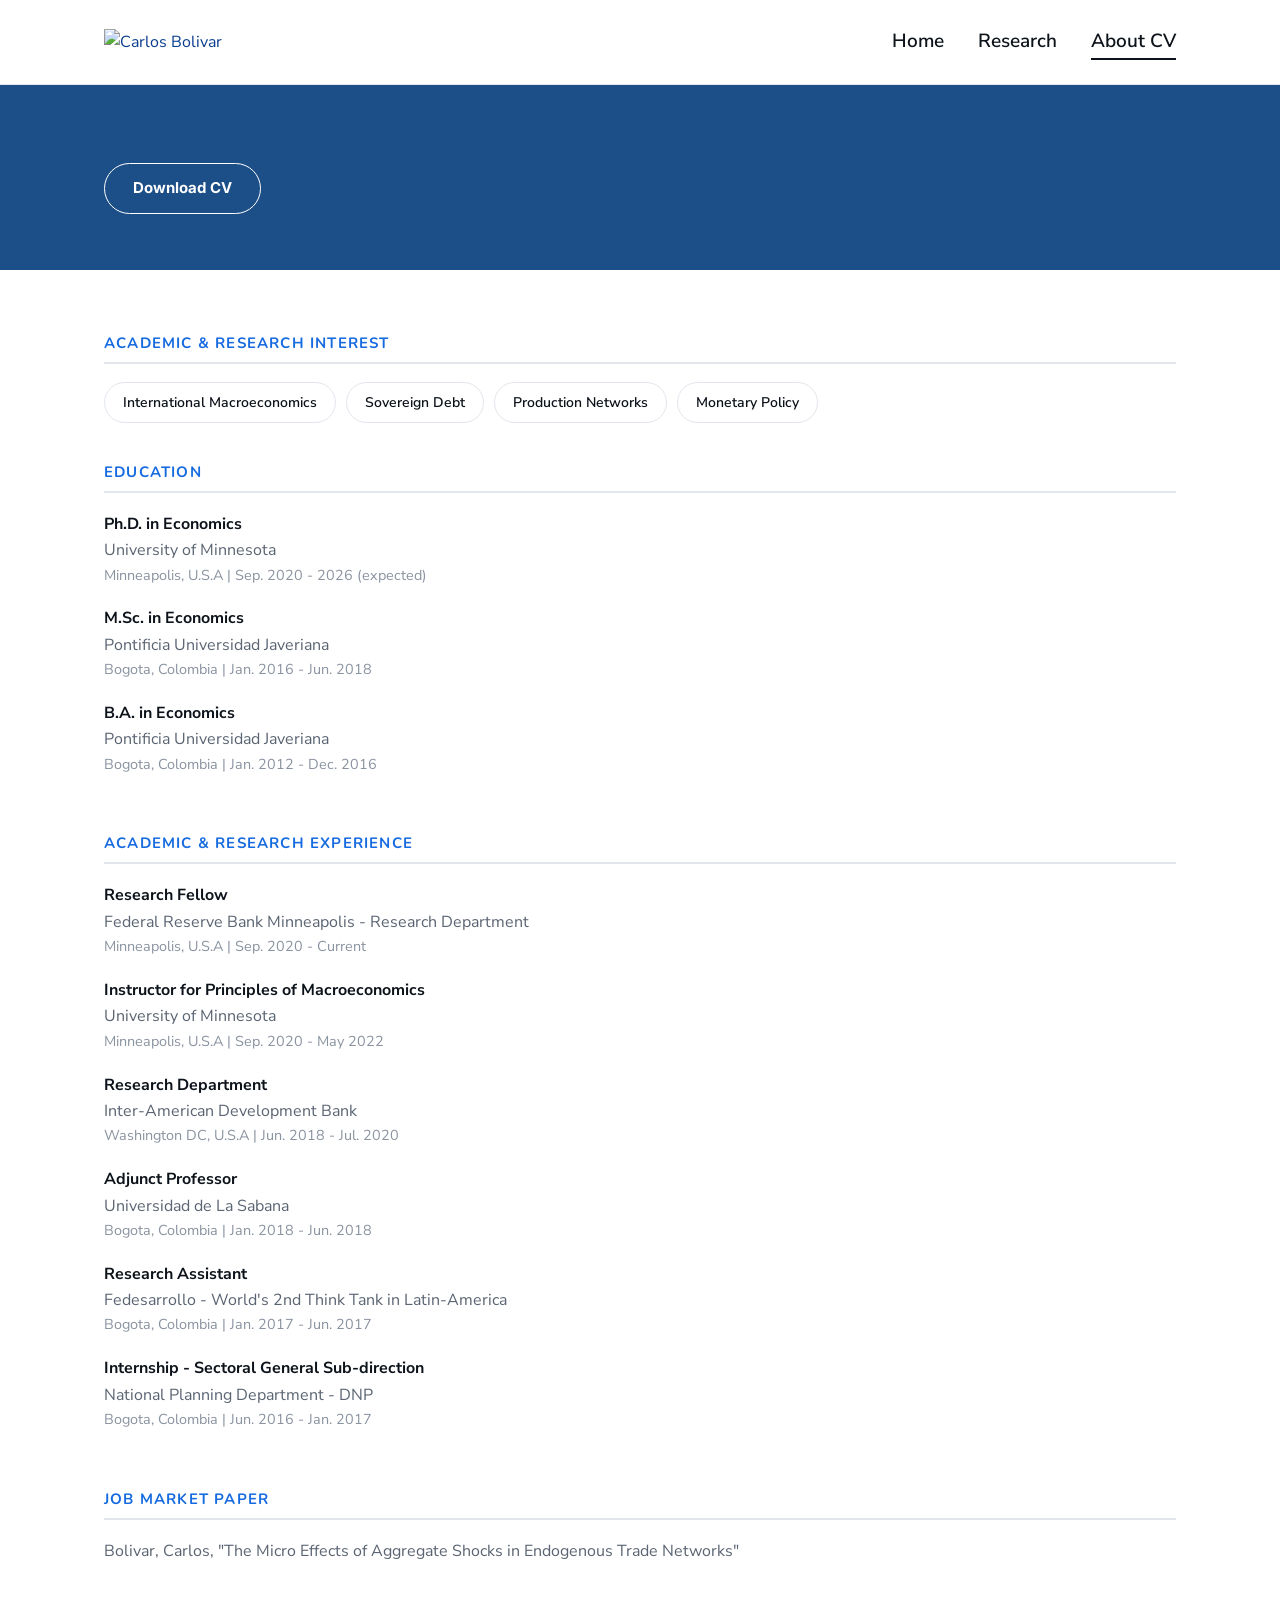
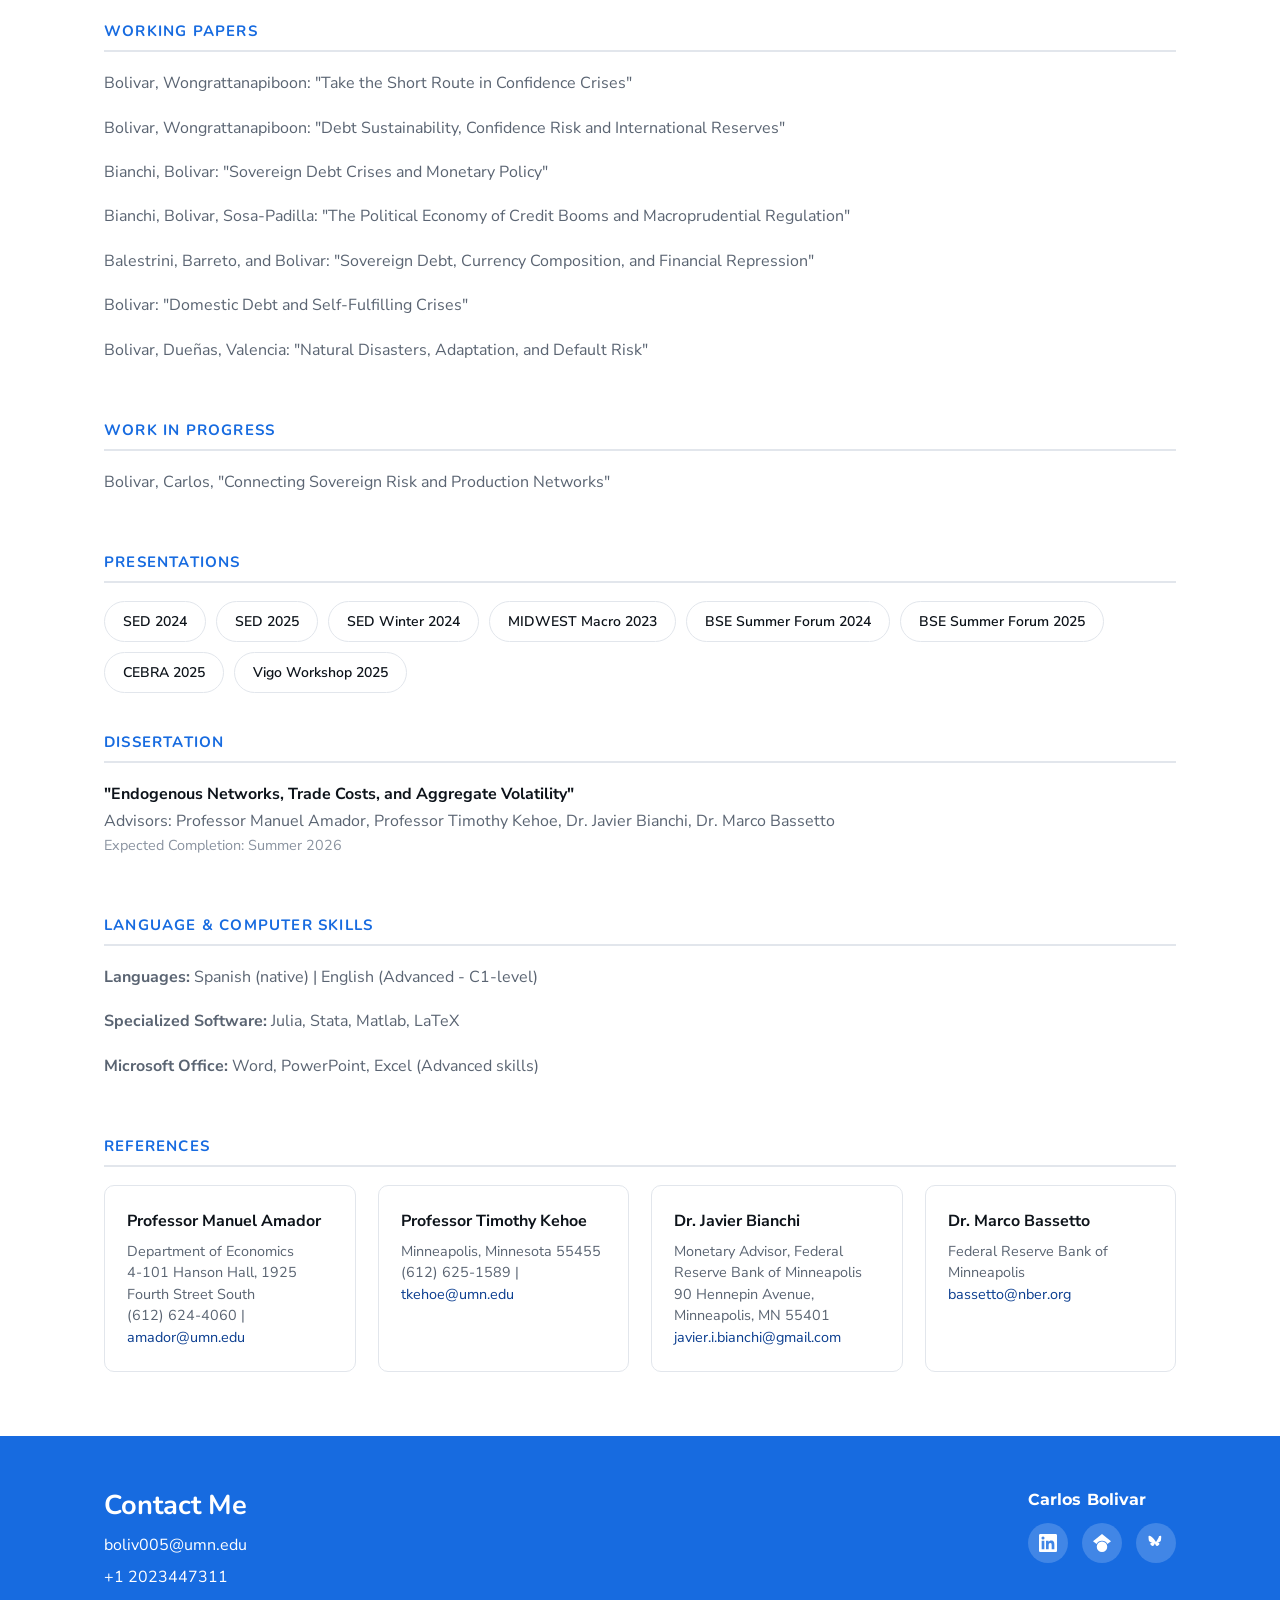
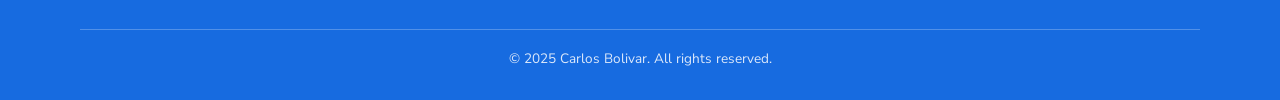
==== about-cv.html @ af64e80a "Add files via upload" ====
<!DOCTYPE html>
<html lang="en">
<head>
  <meta charset="UTF-8">
  <meta name="viewport" content="width=device-width, initial-scale=1.0">
  <title>Carlos Bolivar - Ph.D. Student in Economics at University of Minnesota</title>
  <meta name="description" content="Curriculum vitae of Carlos Bolivar — education, experience, working papers and references.">
  <link rel="preconnect" href="https://fonts.googleapis.com">
  <link rel="preconnect" href="https://fonts.gstatic.com" crossorigin>
  <link href="https://fonts.googleapis.com/css2?family=Nunito:wght@300;400;600;700;800&family=Nunito+Sans:wght@300;400;600;700;800&family=Inter:wght@400;600;700&family=Montserrat:wght@500;600;700;800&display=swap" rel="stylesheet">
  <link rel="stylesheet" href="styles.css">
</head>
<body>
  <header class="navbar">
    <div class="container nav-inner">
      <a href="index.html" class="nav-logo"><img src="img/logo.png" alt="Carlos Bolivar"></a>
      <button class="nav-toggle" aria-label="Menu"><span></span><span></span><span></span></button>
      <ul class="nav-links">
        <li><a href="index.html">Home</a></li>
        <li><a href="research.html">Research</a></li>
        <li><a href="about-cv.html" class="active">About CV</a></li>
      </ul>
    </div>
  </header>

  <section class="cv-head">
    <div class="container">
      <div class="btn-row">
        <a class="btn btn-outline" href="img/CV_Carlos_Bolivar.pdf" target="_blank" rel="noopener">Download CV</a>
      </div>
    </div>
  </section>

  <section class="section">
    <div class="container cv-grid">

      <div class="cv-block">
        <h3>Academic &amp; Research Interest</h3>
        <div class="cv-tags">
          <span>International Macroeconomics</span>
          <span>Sovereign Debt</span>
          <span>Production Networks</span>
          <span>Monetary Policy</span>
        </div>
      </div>

      <div class="cv-block">
        <h3>Education</h3>
        <div class="cv-entry">
          <div class="role">Ph.D. in Economics</div>
          <div class="org">University of Minnesota</div>
          <div class="meta">Minneapolis, U.S.A | Sep. 2020 - 2026 (expected)</div>
        </div>
        <div class="cv-entry">
          <div class="role">M.Sc. in Economics</div>
          <div class="org">Pontificia Universidad Javeriana</div>
          <div class="meta">Bogota, Colombia | Jan. 2016 - Jun. 2018</div>
        </div>
        <div class="cv-entry">
          <div class="role">B.A. in Economics</div>
          <div class="org">Pontificia Universidad Javeriana</div>
          <div class="meta">Bogota, Colombia | Jan. 2012 - Dec. 2016</div>
        </div>
      </div>

      <div class="cv-block">
        <h3>Academic &amp; Research Experience</h3>
        <div class="cv-entry">
          <div class="role">Research Fellow</div>
          <div class="org">Federal Reserve Bank Minneapolis - Research Department</div>
          <div class="meta">Minneapolis, U.S.A | Sep. 2020 - Current</div>
        </div>
        <div class="cv-entry">
          <div class="role">Instructor for Principles of Macroeconomics</div>
          <div class="org">University of Minnesota</div>
          <div class="meta">Minneapolis, U.S.A | Sep. 2020 - May 2022</div>
        </div>
        <div class="cv-entry">
          <div class="role">Research Department</div>
          <div class="org">Inter-American Development Bank</div>
          <div class="meta">Washington DC, U.S.A | Jun. 2018 - Jul. 2020</div>
        </div>
        <div class="cv-entry">
          <div class="role">Adjunct Professor</div>
          <div class="org">Universidad de La Sabana</div>
          <div class="meta">Bogota, Colombia | Jan. 2018 - Jun. 2018</div>
        </div>
        <div class="cv-entry">
          <div class="role">Research Assistant</div>
          <div class="org">Fedesarrollo - World's 2nd Think Tank in Latin-America</div>
          <div class="meta">Bogota, Colombia | Jan. 2017 - Jun. 2017</div>
        </div>
        <div class="cv-entry">
          <div class="role">Internship - Sectoral General Sub-direction</div>
          <div class="org">National Planning Department - DNP</div>
          <div class="meta">Bogota, Colombia | Jun. 2016 - Jan. 2017</div>
        </div>
      </div>

      <div class="cv-block">
        <h3>Job Market Paper</h3>
        <div class="cv-entry">
          <div class="org">Bolivar, Carlos, "The Micro Effects of Aggregate Shocks in Endogenous Trade Networks"</div>
        </div>
      </div>

      <div class="cv-block">
        <h3>Working Papers</h3>
        <div class="cv-entry"><div class="org">Bolivar, Wongrattanapiboon: "Take the Short Route in Confidence Crises"</div></div>
        <div class="cv-entry"><div class="org">Bolivar, Wongrattanapiboon: "Debt Sustainability, Confidence Risk and International Reserves"</div></div>
        <div class="cv-entry"><div class="org">Bianchi, Bolivar: "Sovereign Debt Crises and Monetary Policy"</div></div>
        <div class="cv-entry"><div class="org">Bianchi, Bolivar, Sosa-Padilla: "The Political Economy of Credit Booms and Macroprudential Regulation"</div></div>
        <div class="cv-entry"><div class="org">Balestrini, Barreto, and Bolivar: "Sovereign Debt, Currency Composition, and Financial Repression"</div></div>
        <div class="cv-entry"><div class="org">Bolivar: "Domestic Debt and Self-Fulfilling Crises"</div></div>
        <div class="cv-entry"><div class="org">Bolivar, Dueñas, Valencia: "Natural Disasters, Adaptation, and Default Risk"</div></div>
      </div>

      <div class="cv-block">
        <h3>Work in Progress</h3>
        <div class="cv-entry"><div class="org">Bolivar, Carlos, "Connecting Sovereign Risk and Production Networks"</div></div>
      </div>

      <div class="cv-block">
        <h3>Presentations</h3>
        <div class="cv-tags">
          <span>SED 2024</span><span>SED 2025</span><span>SED Winter 2024</span>
          <span>MIDWEST Macro 2023</span><span>BSE Summer Forum 2024</span><span>BSE Summer Forum 2025</span>
          <span>CEBRA 2025</span><span>Vigo Workshop 2025</span>
        </div>
      </div>

      <div class="cv-block">
        <h3>Dissertation</h3>
        <div class="cv-entry">
          <div class="role">"Endogenous Networks, Trade Costs, and Aggregate Volatility"</div>
          <div class="org">Advisors: Professor Manuel Amador, Professor Timothy Kehoe, Dr. Javier Bianchi, Dr. Marco Bassetto</div>
          <div class="meta">Expected Completion: Summer 2026</div>
        </div>
      </div>

      <div class="cv-block">
        <h3>Language &amp; Computer Skills</h3>
        <div class="cv-entry"><div class="org"><strong>Languages:</strong> Spanish (native) | English (Advanced - C1-level)</div></div>
        <div class="cv-entry"><div class="org"><strong>Specialized Software:</strong> Julia, Stata, Matlab, LaTeX</div></div>
        <div class="cv-entry"><div class="org"><strong>Microsoft Office:</strong> Word, PowerPoint, Excel (Advanced skills)</div></div>
      </div>

      <div class="cv-block">
        <h3>References</h3>
        <div class="refs">
          <div class="ref-card">
            <div class="name">Professor Manuel Amador</div>
            <div class="meta">Department of Economics<br>4-101 Hanson Hall, 1925 Fourth Street South</div>
            <div class="meta">(612) 624-4060 | <a href="mailto:amador@umn.edu">amador@umn.edu</a></div>
          </div>
          <div class="ref-card">
            <div class="name">Professor Timothy Kehoe</div>
            <div class="meta">Minneapolis, Minnesota 55455</div>
            <div class="meta">(612) 625-1589 | <a href="mailto:tkehoe@umn.edu">tkehoe@umn.edu</a></div>
          </div>
          <div class="ref-card">
            <div class="name">Dr. Javier Bianchi</div>
            <div class="meta">Monetary Advisor, Federal Reserve Bank of Minneapolis<br>90 Hennepin Avenue, Minneapolis, MN 55401</div>
            <div class="meta"><a href="mailto:javier.i.bianchi@gmail.com">javier.i.bianchi@gmail.com</a></div>
          </div>
          <div class="ref-card">
            <div class="name">Dr. Marco Bassetto</div>
            <div class="meta">Federal Reserve Bank of Minneapolis</div>
            <div class="meta"><a href="mailto:bassetto@nber.org">bassetto@nber.org</a></div>
          </div>
        </div>
      </div>

    </div>
  </section>

  <footer class="footer">
    <div class="container footer-inner">
      <div>
        <h4 class="big">Contact Me</h4>
        <p class="contact-line"><a href="mailto:boliv005@umn.edu">boliv005@umn.edu</a></p>
        <p class="contact-line"><a href="tel:+12023447311">+1 2023447311</a></p>
      </div>
      <div>
        <h4 class="brand">Carlos Bolivar</h4>
        <div class="socials">
          <a href="https://www.linkedin.com/in/carlos-ivan-bolivar-herrera-281843117/" target="_blank" rel="noopener" aria-label="LinkedIn"><svg viewBox="0 0 24 24"><path d="M20.45 20.45h-3.56v-5.57c0-1.33 0-3.04-1.85-3.04-1.85 0-2.14 1.45-2.14 2.94v5.67H9.34V9h3.42v1.56h.05c.48-.9 1.64-1.85 3.38-1.85 3.6 0 4.27 2.37 4.27 5.46v6.28zM5.34 7.43a2.07 2.07 0 1 1 0-4.14 2.07 2.07 0 0 1 0 4.14zM7.12 20.45H3.55V9h3.57v11.45zM22.22 0H1.77C.8 0 0 .78 0 1.74v20.5C0 23.2.8 24 1.77 24h20.45c.98 0 1.78-.8 1.78-1.76V1.74C24 .78 23.2 0 22.22 0z"/></svg></a>
          <a href="https://scholar.google.com/citations?user=yZEQSfkAAAAJ&hl=en" target="_blank" rel="noopener" aria-label="Google Scholar"><svg viewBox="0 0 24 24"><path d="M12 24a7 7 0 1 1 0-14 7 7 0 0 1 0 14zm0-24L0 9.5l4.84 3.77A8 8 0 0 1 12 9a8 8 0 0 1 7.16 4.27L24 9.5z"/></svg></a>
          <a href="https://bsky.app/profile/carlosbolivar03.bsky.social" target="_blank" rel="noopener" aria-label="Bluesky"><svg viewBox="0 0 24 24"><path d="M12 10.8C10.9 8.6 7.9 4.6 5.1 2.9 3.9 2.1 2 1.5 2 3.7c0 .5.3 4.1.4 4.7.6 2.3 2.9 2.9 5 2.6-3.1.5-3.8 2.1-2.1 3.7 3.2 3.1 4.6-.8 4.9-1.8.1-.2.2-.3.3-.3.1 0 .2.1.3.3.3 1 1.7 4.9 4.9 1.8 1.7-1.6 1-3.2-2.1-3.7 2.1.3 4.4-.3 5-2.6.1-.6.4-4.2.4-4.7 0-2.2-1.9-1.6-3.1-.8C16.1 4.6 13.1 8.6 12 10.8z"/></svg></a>
        </div>
      </div>
    </div>
    <div class="container footer-bottom">© 2025 Carlos Bolivar. All rights reserved.</div>
  </footer>

  <script src="script.js"></script>
</body>
</html>
---- styles.css ----
/* ===== Carlos Bolivar — matched to carlosbolivar.info ===== */
:root{
  --blue:#1C4E87;       /* hero band */
  --bright:#176BE0;     /* footer + accents */
  --link:#0a3d8f;       /* darker blue for text links */
  --ink:#0D131A;        /* dark text */
  --gray:#5a6472;
  --light:#eceff3;      /* alt section background */
  --border:#e2e6ec;
  --maxw:1120px;
}
*{box-sizing:border-box;}
html{scroll-behavior:smooth;}
body{
  margin:0;
  font-family:"Nunito Sans","Inter",system-ui,-apple-system,"Segoe UI",Roboto,Helvetica,Arial,sans-serif;
  color:var(--ink);background:#fff;line-height:1.65;-webkit-font-smoothing:antialiased;
}
h1,h2,h3,h4{font-family:"Nunito","Nunito Sans",sans-serif;font-weight:700;color:var(--ink);line-height:1.2;}
a{color:var(--link);text-decoration:none;}
a:hover{text-decoration:underline;}
.brand{font-family:"Montserrat","Nunito",sans-serif;font-weight:700;letter-spacing:.005em;}
img{max-width:100%;display:block;}
.container{width:100%;max-width:var(--maxw);margin:0 auto;padding:0 24px;}

/* ===== Navbar ===== */
.navbar{position:sticky;top:0;z-index:50;background:#fff;border-bottom:1px solid var(--border);}
.nav-inner{display:flex;align-items:center;justify-content:space-between;height:84px;}
.nav-logo img{height:26px;width:auto;}
.nav-links{display:flex;gap:34px;list-style:none;margin:0;padding:0;align-items:center;}
.nav-links a{color:var(--ink);font-weight:600;font-size:19px;padding:4px 0;border-bottom:2px solid transparent;transition:border-color .15s,color .15s;}
.nav-links a:hover{text-decoration:none;color:var(--link);}
.nav-links a.active{border-color:var(--ink);}
.nav-toggle{display:none;background:none;border:0;cursor:pointer;padding:8px;}
.nav-toggle span{display:block;width:26px;height:2px;background:var(--ink);margin:6px 0;transition:.2s;}

/* ===== Home hero (blue band) ===== */
.hero{background:var(--blue);color:#fff;padding:56px 0;}
.hero-grid{display:grid;grid-template-columns:auto 1fr;gap:64px;align-items:center;}
.hero-photo{width:340px;max-width:38vw;height:auto;border-radius:4px;box-shadow:0 18px 44px rgba(0,0,0,.28);}
.hero-text{text-align:center;}
.hero-wordmark{width:min(460px,46vw);height:auto;margin:0 auto;}
.hero .subtitle{margin:14px 0 0;font-size:clamp(1.05rem,2.1vw,1.5rem);font-weight:400;color:#fff;}

/* ===== Home profile (Bianchi-style clean column) ===== */
.profile{padding:32px 0 52px;}
.profile .container{max-width:900px;}
.profile-top{display:flex;align-items:center;gap:52px;margin-bottom:22px;}
.profile-photo{width:200px;height:200px;flex-shrink:0;object-fit:cover;object-position:center;border-radius:50%;margin:0;box-shadow:0 10px 30px rgba(13,27,43,.16);}
.profile-top .latest-inner{flex:1;}
.profile-name{font-size:clamp(2rem,4vw,2.8rem);margin:0 0 22px;letter-spacing:-.01em;}
.profile-title{font-size:1.2rem;color:var(--gray);margin:0 0 26px;font-weight:600;}
.profile-bio{text-align:center;}
.profile-bio p{font-size:1.08rem;color:#2b3138;margin:0 0 14px;line-height:1.7;}
.profile-bio a{color:var(--link);font-weight:600;}
.profile-links{display:flex;justify-content:center;align-items:center;flex-wrap:wrap;gap:14px;margin-top:18px;}
.email-inline{color:var(--ink);font-weight:600;font-size:15px;}
.email-inline:hover{color:var(--link);text-decoration:none;}
.link-btn{display:inline-flex;align-items:center;gap:9px;padding:11px 22px;border:1px solid var(--border);border-radius:27px;font-weight:700;font-size:15px;color:var(--ink);background:#fff;transition:border-color .15s,color .15s,background .15s;}
.link-btn:hover{text-decoration:none;border-color:var(--link);color:var(--link);background:#f5f9ff;}
.link-btn svg{width:18px;height:18px;fill:currentColor;}
.latest-inner{flex:1;text-align:left;margin-top:0;}
.latest-title{font-size:1.5rem;margin:0 0 18px;}
.latest-list{list-style:none;padding:0;margin:0;display:grid;gap:12px;}
.latest-list a{color:var(--link);font-weight:600;}
.latest-list a:hover{text-decoration:underline;}
.mini-footer{border-top:1px solid var(--border);padding:26px 0;text-align:center;color:var(--gray);font-size:.88rem;}

/* ===== Sections ===== */
.section{padding:64px 0;}
.section-alt{background:var(--light);}
.section-center{text-align:center;}
.eyebrow{text-transform:uppercase;letter-spacing:.18em;font-size:12px;font-weight:700;color:var(--gray);margin:0 0 6px;}
.section h2{font-size:2rem;margin:0 0 22px;}
.about-narrow{max-width:680px;margin:0 auto;}
.about-narrow p{color:#2b3138;font-size:1.05rem;margin:0 0 16px;}
.about-narrow a{color:var(--bright);font-weight:600;}
.campus-center{margin:30px auto 0;max-width:480px;}
.campus-center img{width:100%;border-radius:4px;}

/* ===== Buttons ===== */
.btn{display:inline-block;padding:12px 28px;border-radius:27px;font-family:"Inter",sans-serif;font-weight:700;font-size:15px;cursor:pointer;border:1px solid transparent;transition:background .15s,color .15s;}
.btn:hover{text-decoration:none;}
.btn-primary{background:var(--bright);color:#fff;border-color:var(--bright);}
.btn-primary:hover{background:#0d1b2b;border-color:#0d1b2b;color:#fff;}
.btn-outline{background:transparent;color:var(--bright);border-color:var(--bright);}
.btn-outline:hover{background:var(--bright);color:#fff;}
.btn-row{display:flex;flex-wrap:wrap;gap:14px;justify-content:center;margin-top:8px;}

/* ===== Research ===== */
.page-label{font-size:14px;color:var(--gray);font-weight:600;margin:0 0 26px;}
.papers-title{text-align:center;font-size:2rem;margin:0 0 8px;}
.paper{border-top:1px solid var(--border);padding:42px 0;}
.paper:first-of-type{border-top:none;padding-top:18px;}
.paper h3{text-align:center;font-size:1.4rem;margin:0 0 4px;}
.paper .jmp-sub{text-align:center;color:var(--gray);font-weight:600;margin:0 0 22px;}
.paper .authors-c{text-align:center;color:var(--link);font-weight:700;font-size:.95rem;margin:0 0 22px;}
.paper h3 + .paper-body{margin-top:24px;}
.paper-body{display:grid;grid-template-columns:250px 1fr;gap:40px;align-items:center;}
.paper-body .fig img{width:100%;max-width:250px;height:auto;border:1px solid var(--border);border-radius:6px;background:#fff;}
.paper-body .abstract{color:#2b3138;font-size:1rem;margin:0 0 16px;}
.paper-body .links{display:flex;flex-wrap:wrap;gap:22px;}
.paper-body .links a{font-weight:700;font-size:15px;color:var(--link);}
.paper-body .links a:hover{text-decoration:underline;}

.wip-list{list-style:none;padding:0;margin:0;text-align:center;}
.wip-list li{font-size:1.15rem;font-weight:600;color:var(--ink);}

/* ===== CV ===== */
.cv-head{background:var(--blue);color:#fff;padding:56px 0;}
.cv-head h1{color:#fff;font-size:clamp(1.9rem,4vw,2.8rem);margin:0;}
.cv-head .btn-row{justify-content:flex-start;margin-top:22px;}
.cv-head .btn-outline{color:#fff;border-color:#fff;}
.cv-head .btn-outline:hover{background:#fff;color:var(--blue);}
.cv-grid{display:grid;gap:40px;}
.cv-block h3{text-transform:uppercase;letter-spacing:.08em;font-size:15px;color:var(--bright);border-bottom:2px solid var(--border);padding-bottom:10px;margin:0 0 18px;}
.cv-entry{margin-bottom:18px;}
.cv-entry .role{font-weight:700;color:var(--ink);}
.cv-entry .org{color:var(--gray);}
.cv-entry .meta{color:#8a93a0;font-size:.9rem;}
.cv-tags{display:flex;flex-wrap:wrap;gap:10px;}
.cv-tags span{background:#fff;border:1px solid var(--border);border-radius:27px;padding:8px 18px;font-size:14px;color:var(--ink);font-weight:600;}
.refs{display:grid;grid-template-columns:repeat(auto-fit,minmax(250px,1fr));gap:22px;}
.ref-card{background:#fff;border:1px solid var(--border);border-radius:10px;padding:22px;}
.ref-card .name{font-weight:700;color:var(--ink);margin-bottom:6px;}
.ref-card .meta{color:var(--gray);font-size:.9rem;line-height:1.5;}

/* ===== Contacts ===== */
.contact-hero{background:var(--blue);color:#fff;padding:64px 0;text-align:center;}
.contact-hero .eyebrow{color:rgba(255,255,255,.8);}
.contact-hero h1{color:#fff;font-size:clamp(1.9rem,4vw,2.8rem);margin:0;}
.contact-grid{display:grid;grid-template-columns:repeat(auto-fit,minmax(230px,1fr));gap:26px;}
.contact-card{background:#fff;border:1px solid var(--border);border-radius:10px;padding:32px;text-align:center;}
.contact-card .ic{width:54px;height:54px;display:grid;place-items:center;margin:0 auto 16px;background:#e7f0fd;border-radius:50%;color:var(--bright);}
.contact-card .ic svg{width:24px;height:24px;}
.contact-card h3{margin:0 0 8px;font-size:1.1rem;}
.contact-card p{margin:0;color:var(--gray);}

/* ===== Footer (bright blue) ===== */
.footer{background:var(--bright);color:#fff;padding:54px 0 30px;}
.footer a{color:#fff;}
.footer-inner{display:flex;flex-wrap:wrap;justify-content:space-between;gap:32px;}
.footer h4{color:#fff;margin:0 0 10px;}
.footer .big{font-size:1.7rem;}
.footer .contact-line{color:rgba(255,255,255,.92);margin:5px 0;}
.socials{display:flex;gap:14px;margin-top:14px;}
.socials a{width:40px;height:40px;display:grid;place-items:center;background:rgba(255,255,255,.18);border-radius:50%;transition:background .15s;}
.socials a:hover{background:rgba(255,255,255,.34);}
.socials svg{width:18px;height:18px;fill:#fff;}
.footer-bottom{margin-top:34px;padding-top:18px;border-top:1px solid rgba(255,255,255,.25);font-size:.85rem;color:rgba(255,255,255,.85);text-align:center;}

/* ===== Responsive ===== */
@media (max-width:820px){
  .profile-top{flex-direction:column;gap:28px;}
  .profile-top .latest-inner{text-align:center;width:100%;}
  .hero-grid{grid-template-columns:1fr;gap:28px;text-align:center;justify-items:center;}
  .hero-photo{width:280px;max-width:80vw;}
  .paper-body{grid-template-columns:1fr;gap:20px;}
  .nav-toggle{display:block;}
  .nav-links{position:absolute;top:84px;left:0;right:0;flex-direction:column;align-items:stretch;gap:0;background:#fff;border-bottom:1px solid var(--border);padding:8px 16px 16px;display:none;}
  .nav-links.open{display:flex;}
  .nav-links a{padding:14px 0;}
}
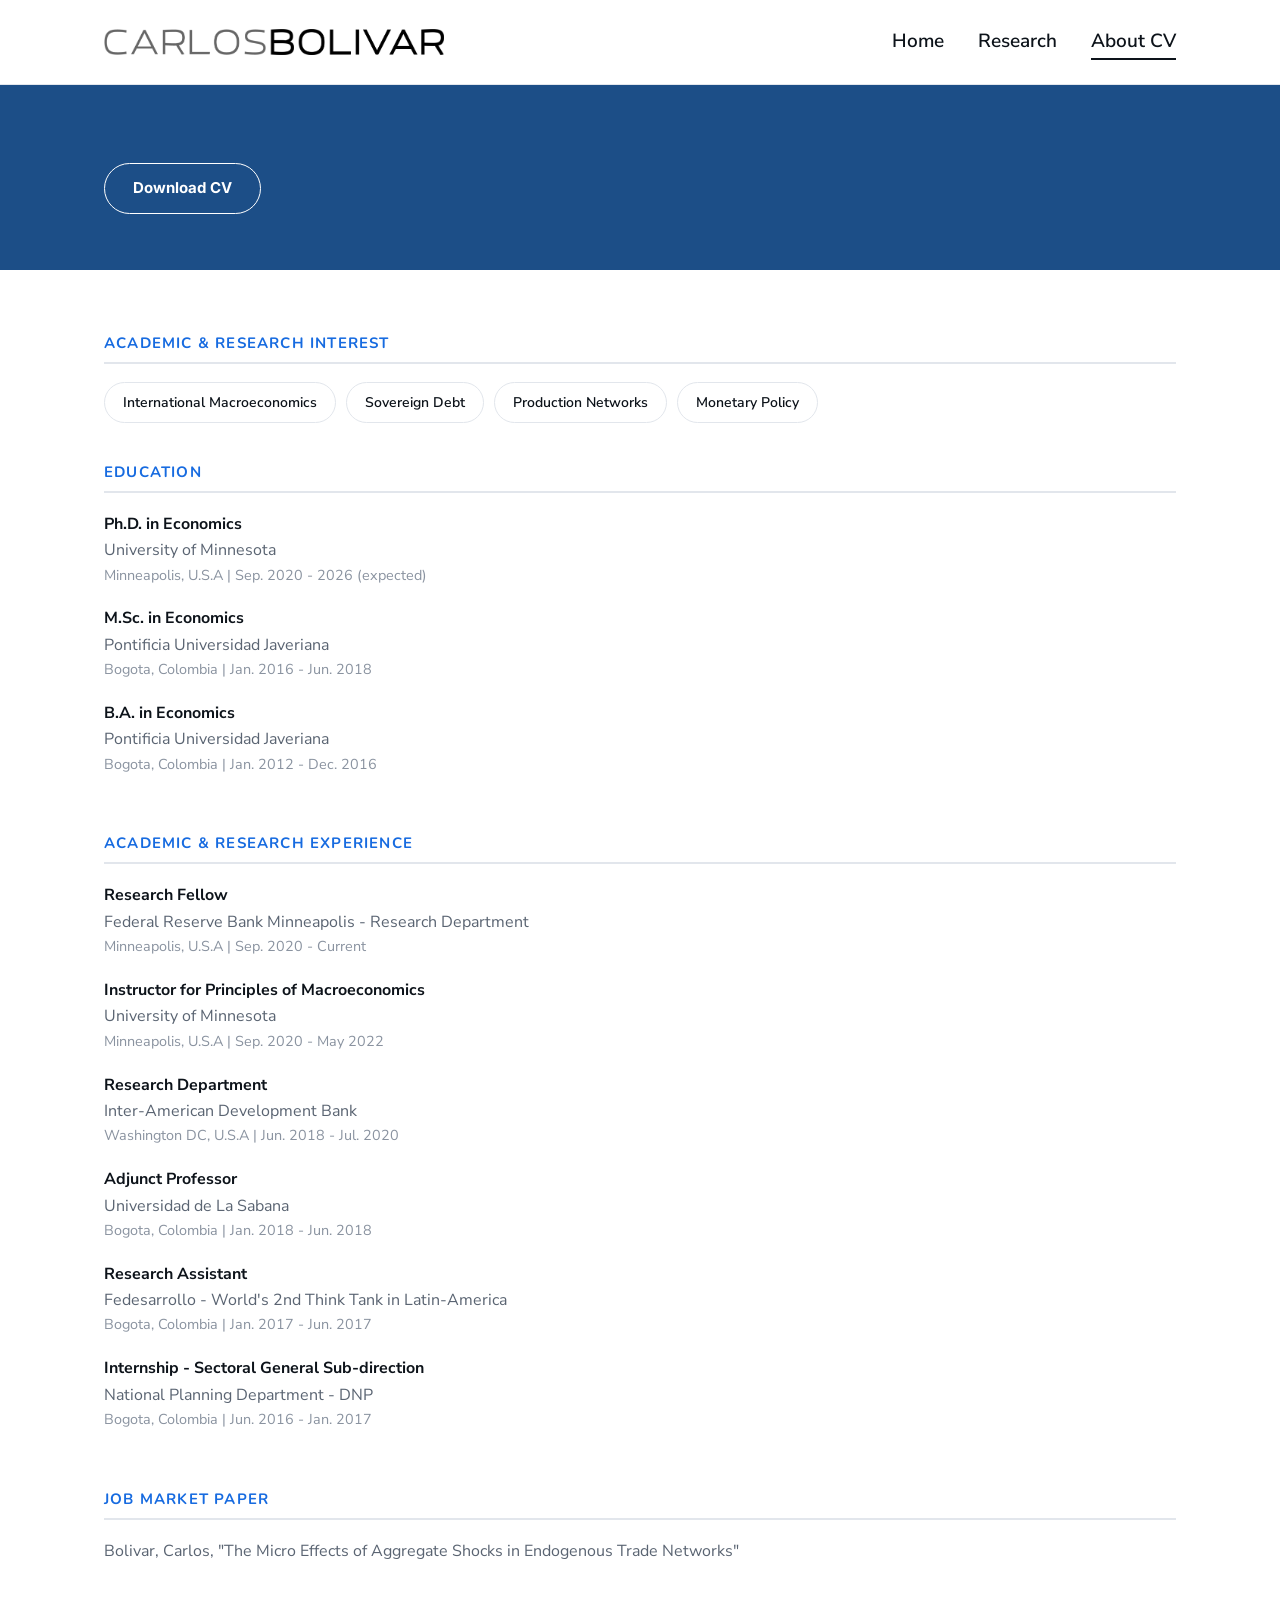
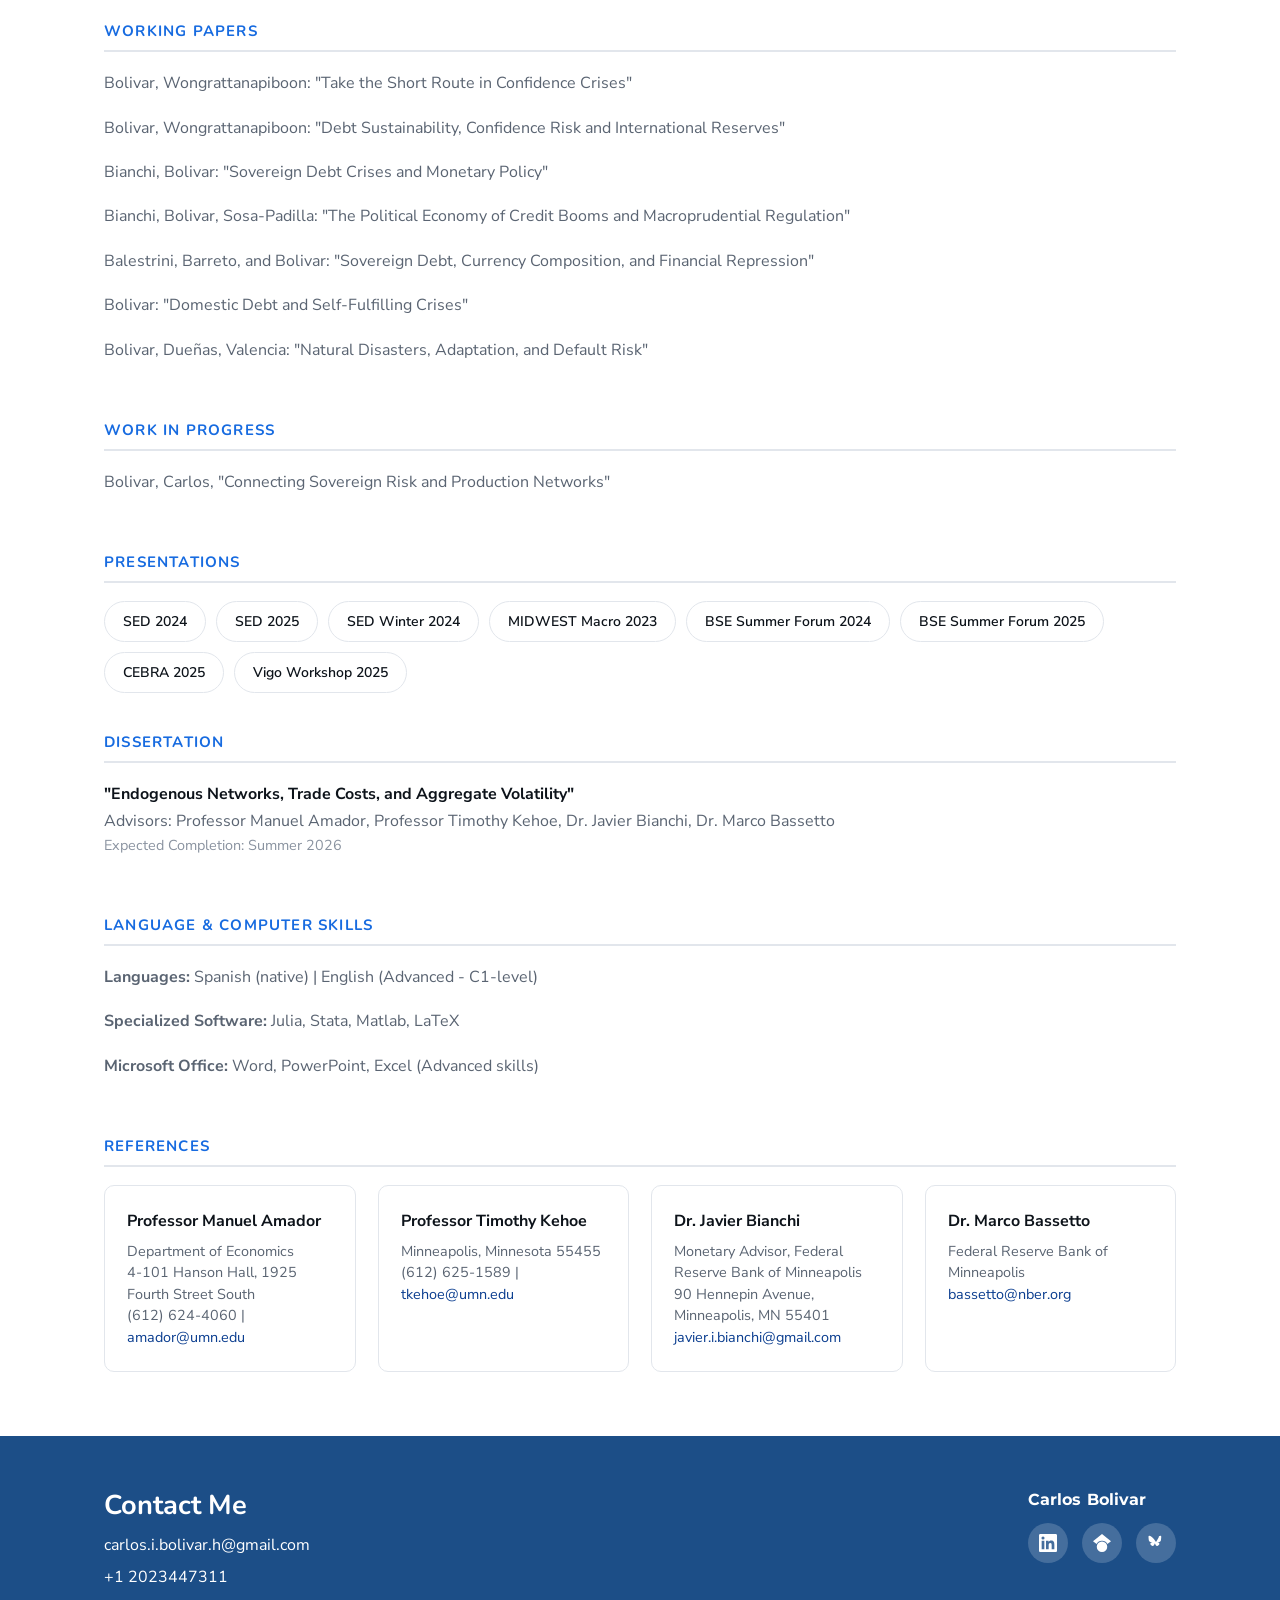
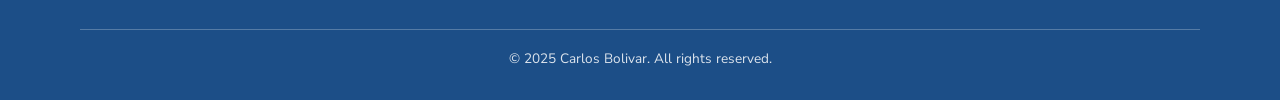
==== commit cda2aadd: "Update email to personal Gmail; enlarge macropru figure - Replace boliv005@umn.edu with carlos.i.bol" ====
--- a/about-cv.html
+++ b/about-cv.html
@@ -178,7 +178,7 @@
     <div class="container footer-inner">
       <div>
         <h4 class="big">Contact Me</h4>
-        <p class="contact-line"><a href="mailto:boliv005@umn.edu">boliv005@umn.edu</a></p>
+        <p class="contact-line"><a href="mailto:carlos.i.bolivar.h@gmail.com">carlos.i.bolivar.h@gmail.com</a></p>
         <p class="contact-line"><a href="tel:+12023447311">+1 2023447311</a></p>
       </div>
       <div>
--- a/styles.css
+++ b/styles.css
@@ -45,7 +45,7 @@
 /* ===== Home profile (Bianchi-style clean column) ===== */
 .profile{padding:32px 0 52px;}
 .profile .container{max-width:900px;}
-.profile-top{display:flex;align-items:center;gap:52px;margin-bottom:22px;}
+.profile-top{display:flex;align-items:center;gap:52px;margin-bottom:42px;}
 .profile-photo{width:200px;height:200px;flex-shrink:0;object-fit:cover;object-position:center;border-radius:50%;margin:0;box-shadow:0 10px 30px rgba(13,27,43,.16);}
 .profile-top .latest-inner{flex:1;}
 .profile-name{font-size:clamp(2rem,4vw,2.8rem);margin:0 0 22px;letter-spacing:-.01em;}
@@ -95,9 +95,13 @@
 .paper h3{text-align:center;font-size:1.4rem;margin:0 0 4px;}
 .paper .jmp-sub{text-align:center;color:var(--gray);font-weight:600;margin:0 0 22px;}
 .paper .authors-c{text-align:center;color:var(--link);font-weight:700;font-size:.95rem;margin:0 0 22px;}
+.paper h3 .rr{color:var(--link);white-space:nowrap;}
 .paper h3 + .paper-body{margin-top:24px;}
-.paper-body{display:grid;grid-template-columns:250px 1fr;gap:40px;align-items:center;}
-.paper-body .fig img{width:100%;max-width:250px;height:auto;border:1px solid var(--border);border-radius:6px;background:#fff;}
+.paper-body{display:grid;grid-template-columns:440px 1fr;gap:40px;align-items:center;}
+.paper-body .fig img{display:block;width:auto;height:auto;max-width:100%;max-height:200px;margin:0 auto;border:1px solid var(--border);border-radius:6px;background:#fff;}
+.paper-body .fig img[src*="fig-domestic-debt"]{max-height:168px;}
+.paper-body .fig img[src*="fig-reserves"]{max-height:188px;}
+.paper-body .fig img[src*="fig-macropru"]{max-height:224px;}
 .paper-body .abstract{color:#2b3138;font-size:1rem;margin:0 0 16px;}
 .paper-body .links{display:flex;flex-wrap:wrap;gap:22px;}
 .paper-body .links a{font-weight:700;font-size:15px;color:var(--link);}
@@ -137,7 +141,7 @@
 .contact-card p{margin:0;color:var(--gray);}
 
 /* ===== Footer (bright blue) ===== */
-.footer{background:var(--bright);color:#fff;padding:54px 0 30px;}
+.footer{background:var(--blue);color:#fff;padding:54px 0 30px;}
 .footer a{color:#fff;}
 .footer-inner{display:flex;flex-wrap:wrap;justify-content:space-between;gap:32px;}
 .footer h4{color:#fff;margin:0 0 10px;}
@@ -157,7 +161,9 @@
   .hero-photo{width:280px;max-width:80vw;}
   .paper-body{grid-template-columns:1fr;gap:20px;}
   .nav-toggle{display:block;}
-  .nav-links{position:absolute;top:84px;left:0;right:0;flex-direction:column;align-items:stretch;gap:0;background:#fff;border-bottom:1px solid var(--border);padding:8px 16px 16px;display:none;}
+  .nav-links{position:absolute;top:84px;left:0;right:0;flex-direction:column;align-items:stretch;gap:0;background:#fff;border-bottom:1px solid var(--border);box-shadow:0 10px 24px rgba(13,27,43,.12);z-index:60;padding:8px 16px 16px;display:none;}
   .nav-links.open{display:flex;}
+  .nav-links a{border-bottom:1px solid var(--border);}
+  .nav-links a:last-child{border-bottom:0;}
   .nav-links a{padding:14px 0;}
 }
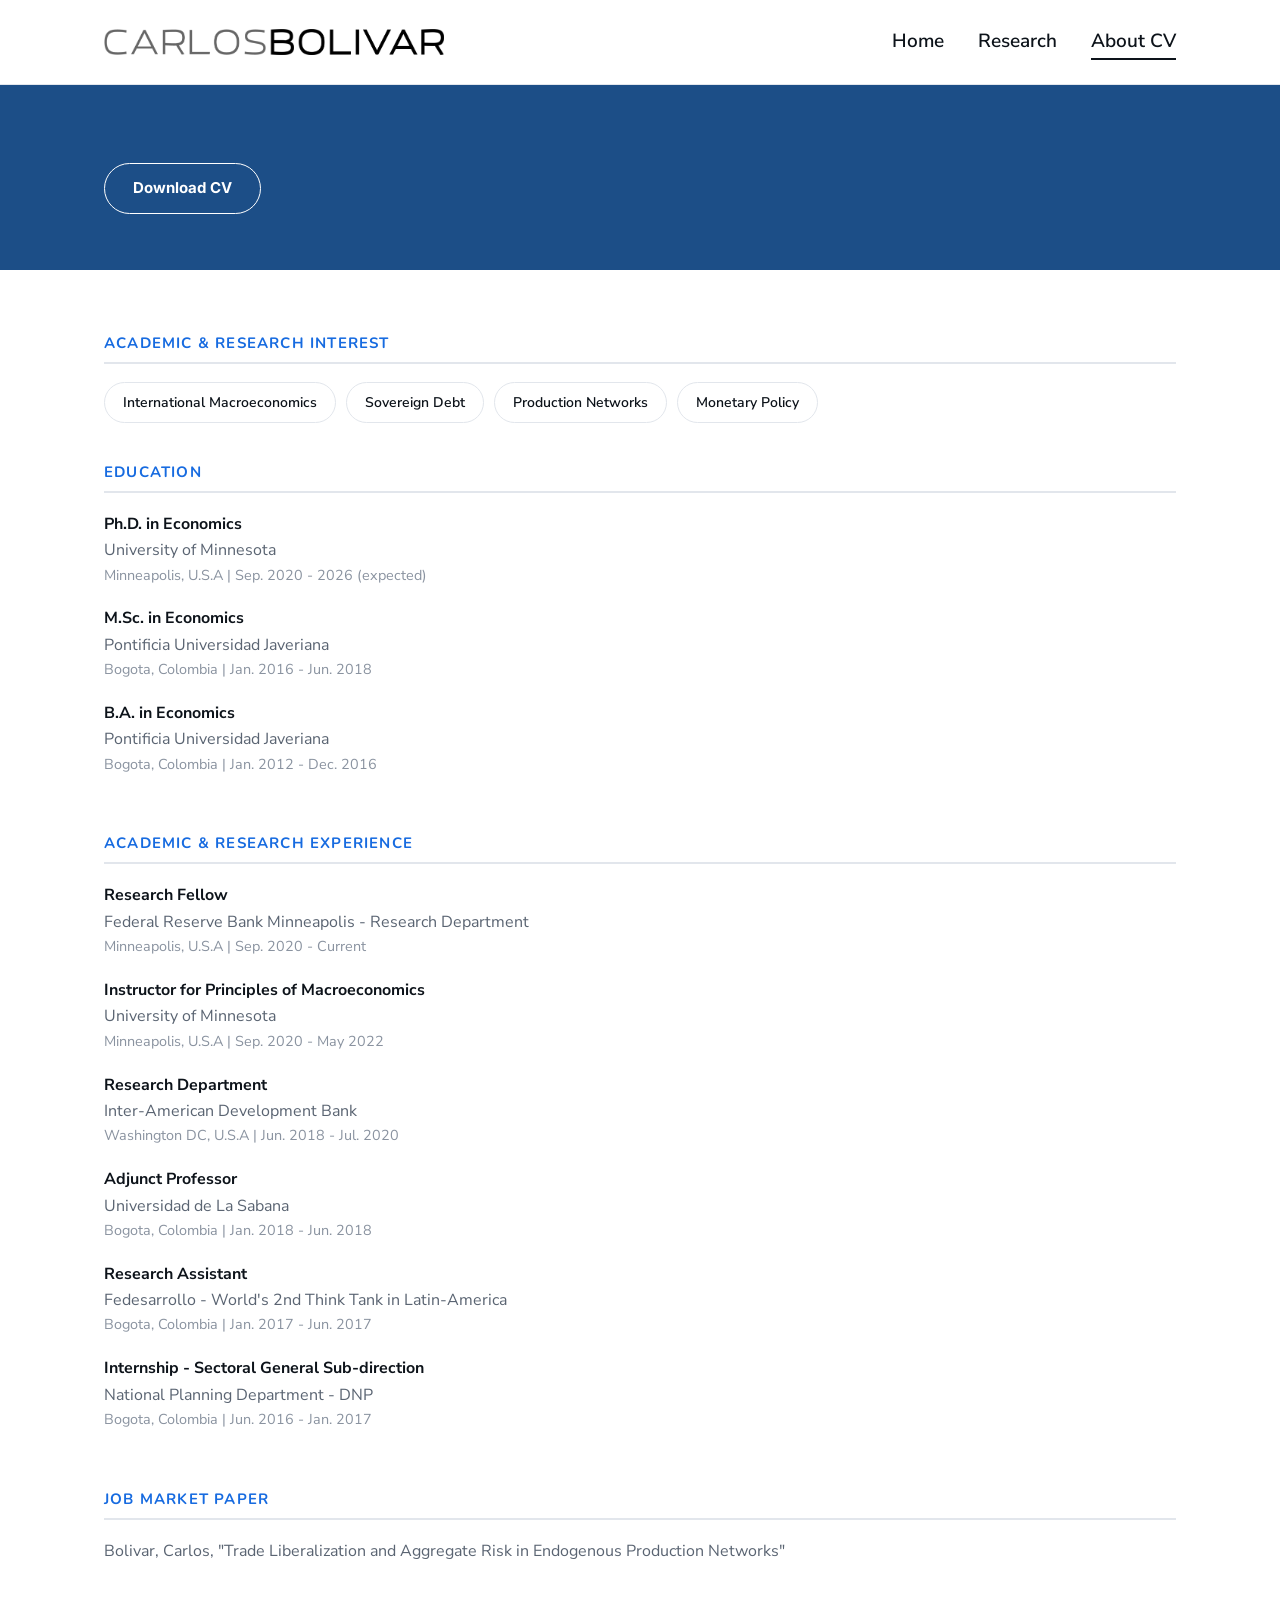
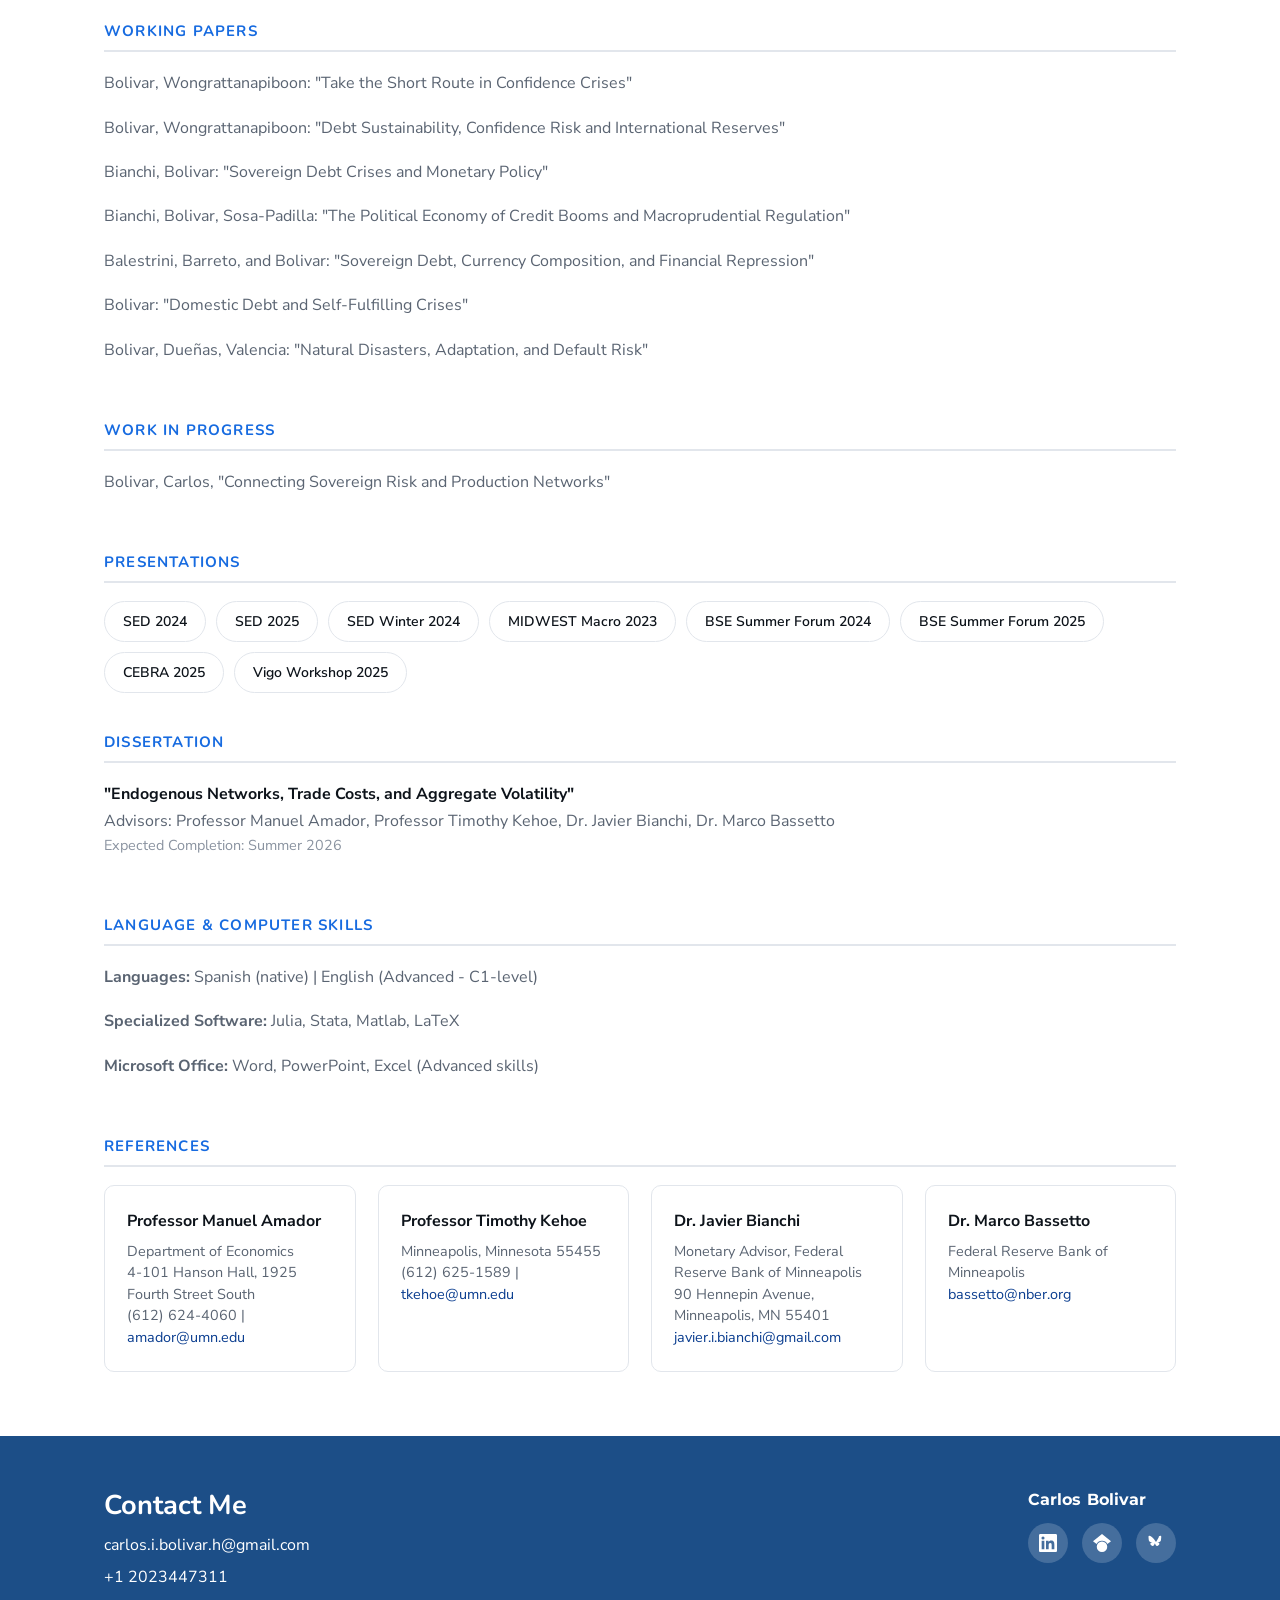
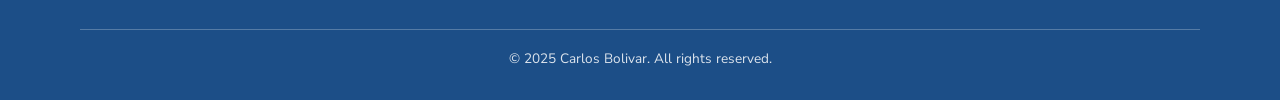
==== commit bf1ade01: "updates" ====
--- a/about-cv.html
+++ b/about-cv.html
@@ -8,7 +8,7 @@
   <link rel="preconnect" href="https://fonts.googleapis.com">
   <link rel="preconnect" href="https://fonts.gstatic.com" crossorigin>
   <link href="https://fonts.googleapis.com/css2?family=Nunito:wght@300;400;600;700;800&family=Nunito+Sans:wght@300;400;600;700;800&family=Inter:wght@400;600;700&family=Montserrat:wght@500;600;700;800&display=swap" rel="stylesheet">
-  <link rel="stylesheet" href="styles.css">
+  <link rel="stylesheet" href="styles.css?v=2">
 </head>
 <body>
   <header class="navbar">
@@ -100,7 +100,7 @@
       <div class="cv-block">
         <h3>Job Market Paper</h3>
         <div class="cv-entry">
-          <div class="org">Bolivar, Carlos, "The Micro Effects of Aggregate Shocks in Endogenous Trade Networks"</div>
+          <div class="org">Bolivar, Carlos, "Trade Liberalization and Aggregate Risk in Endogenous Production Networks"</div>
         </div>
       </div>
 
